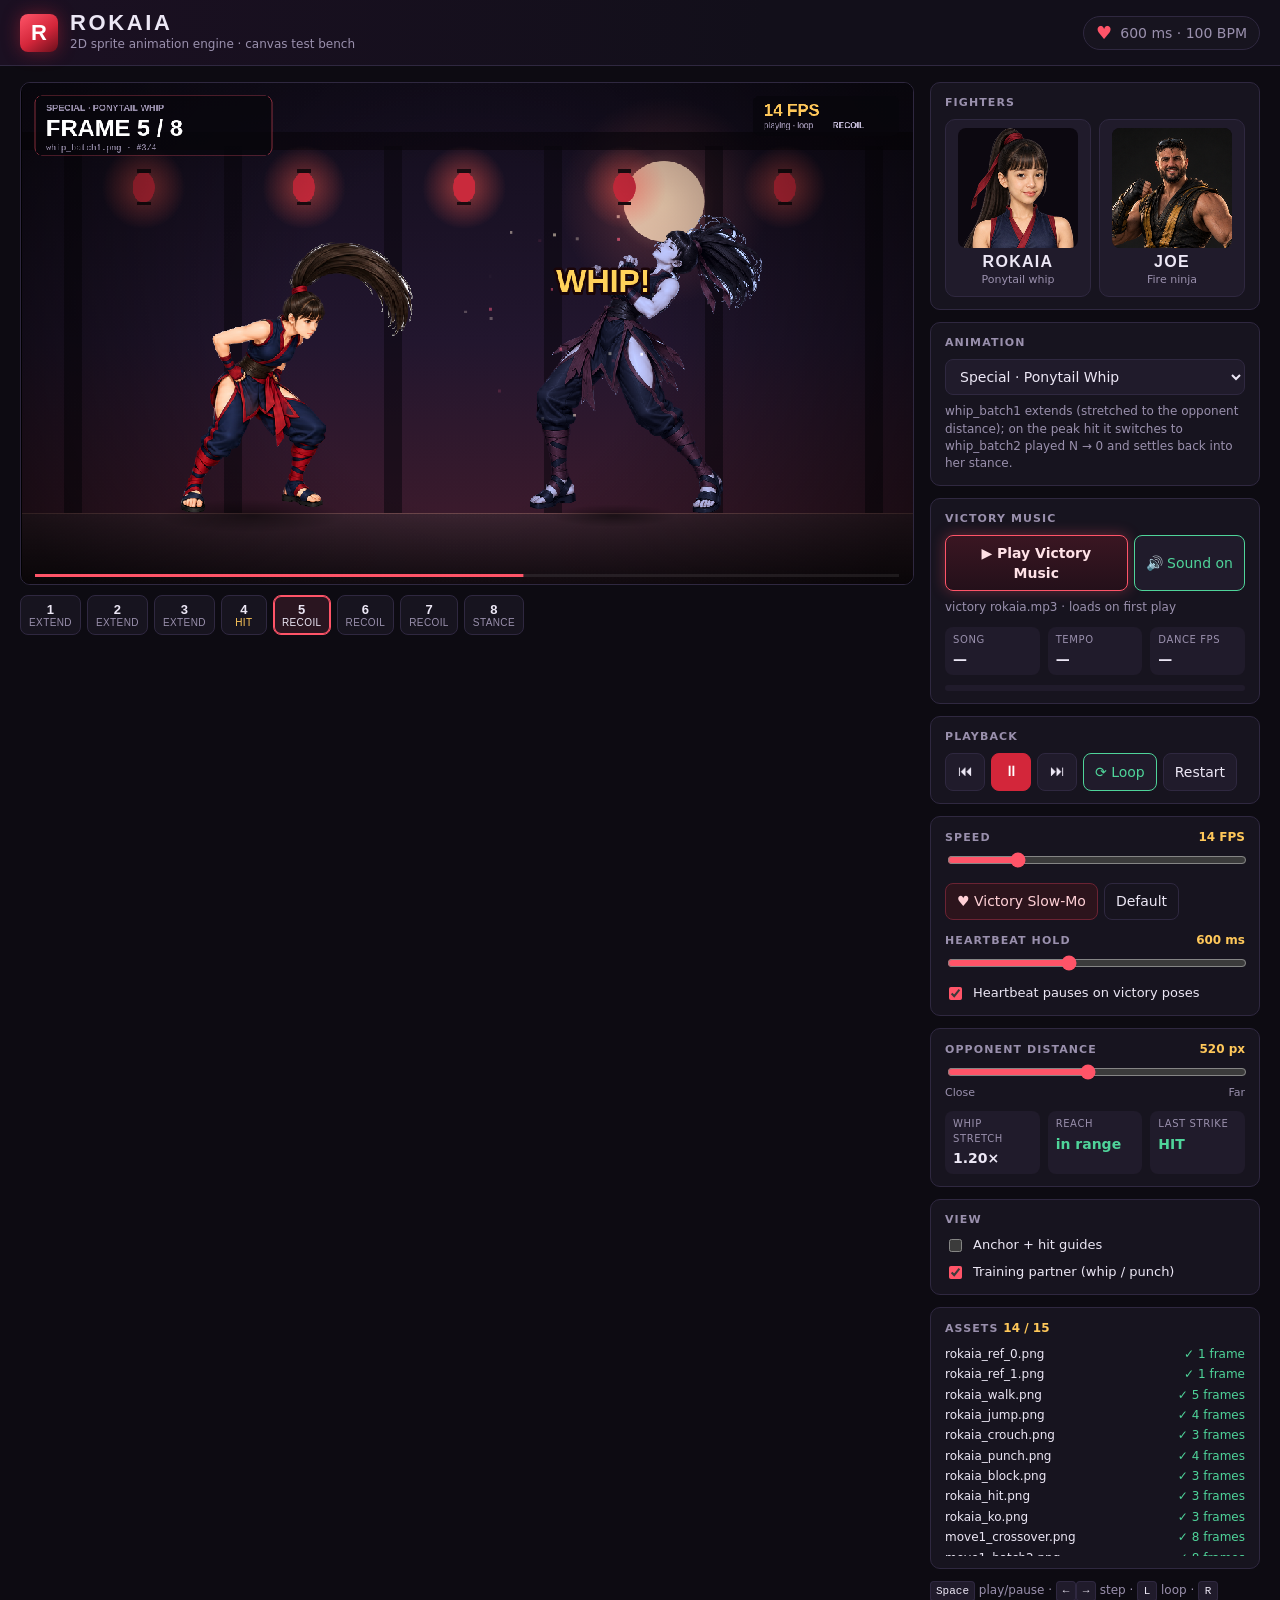
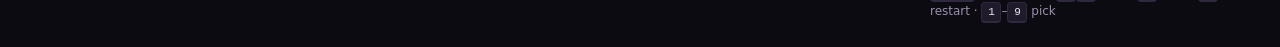
==== Rokaia/index.html @ 04f26e2d "Rokaia animation engine, WebGame and assets for GitHub Pages" ====
<!DOCTYPE html>
<html lang="en">
<head>
<meta charset="utf-8">
<meta name="viewport" content="width=device-width, initial-scale=1">
<title>Rokaia · Animation Engine</title>
<link rel="stylesheet" href="styles.css">
</head>
<body>
<header class="topbar">
  <div class="brand">
    <span class="brand-mark">R</span>
    <div>
      <h1>ROKAIA</h1>
      <p>2D sprite animation engine · canvas test bench</p>
    </div>
  </div>
  <div class="beat" id="beat" title="Heartbeat (victory hold cadence)">
    <span class="beat-heart">&#9829;</span>
    <span id="beatLabel">600 ms</span>
  </div>
</header>

<main class="layout">
  <section class="stage-panel">
    <div class="stage-wrap">
      <canvas id="stage" width="1280" height="720"></canvas>
      <div class="loading" id="loading">
        <div class="spinner"></div>
        <p id="loadingText">Loading sprite sheets…</p>
      </div>
    </div>
    <div class="timeline" id="timeline" aria-label="Frame timeline"></div>
  </section>

  <aside class="dashboard">
    <div class="card">
      <span class="field-label">Fighters</span>
      <div class="fighters" id="fighters"></div>
    </div>

    <div class="card">
      <label class="field-label" for="animSelect">Animation</label>
      <select id="animSelect"></select>
      <p class="hint" id="animHint"></p>
    </div>

    <div class="card music-card">
      <span class="field-label">Victory music</span>
      <div class="transport">
        <button id="btnMusic" class="btn music" title="Play the synced victory routine with victory rokaia.mp3">&#9654; Play Victory Music</button>
        <button id="btnSound" class="btn toggle on" title="Sound on / off (the routine keeps following the song)">&#128266; Sound on</button>
      </div>
      <p class="hint" id="musicStatus">victory rokaia.mp3 · loads on first play</p>
      <dl class="stats">
        <div><dt>Song</dt><dd id="musicTime">—</dd></div>
        <div><dt>Tempo</dt><dd id="musicBpm">—</dd></div>
        <div><dt>Dance FPS</dt><dd id="musicFps">—</dd></div>
      </dl>
      <div class="meter" title="Music energy (Web Audio analyser)"><span id="musicEnergy"></span></div>
    </div>

    <div class="card">
      <span class="field-label">Playback</span>
      <div class="transport">
        <button id="btnBack" class="btn icon" title="Step backward (←)">&#9198;</button>
        <button id="btnPlay" class="btn icon primary" title="Play / Pause (Space)">&#9208;</button>
        <button id="btnFwd" class="btn icon" title="Step forward (→)">&#9197;</button>
        <button id="btnLoop" class="btn toggle on" title="Loop (L)">&#10227; Loop</button>
        <button id="btnRestart" class="btn" title="Restart (R)">Restart</button>
      </div>
    </div>

    <div class="card">
      <div class="row-between">
        <label class="field-label" for="fps">Speed</label>
        <output id="fpsOut" class="value">12 FPS</output>
      </div>
      <input type="range" id="fps" min="1" max="60" step="1" value="12">
      <div class="preset-row">
        <button id="btnSlowMo" class="btn accent" title="Victory slow-mo: 4 FPS with heartbeat holds">&#9829; Victory Slow-Mo</button>
        <button id="btnDefaultFps" class="btn ghost" title="Back to this animation's own speed">Default</button>
      </div>
      <div class="row-between sub">
        <label class="field-label" for="beatMs">Heartbeat hold</label>
        <output id="beatOut" class="value">600 ms</output>
      </div>
      <input type="range" id="beatMs" min="200" max="1200" step="25" value="600">
      <label class="check"><input type="checkbox" id="holdsOn" checked> Heartbeat pauses on victory poses</label>
    </div>

    <div class="card" id="whipCard">
      <div class="row-between">
        <label class="field-label" for="dist">Opponent distance</label>
        <output id="distOut" class="value">520 px</output>
      </div>
      <input type="range" id="dist" min="220" max="860" step="5" value="520">
      <div class="scale-labels"><span>Close</span><span>Far</span></div>
      <dl class="stats">
        <div><dt>Whip stretch</dt><dd id="whipStretch">1.00×</dd></div>
        <div><dt>Reach</dt><dd id="whipReach">—</dd></div>
        <div><dt>Last strike</dt><dd id="whipResult">—</dd></div>
      </dl>
    </div>

    <div class="card">
      <span class="field-label">View</span>
      <label class="check"><input type="checkbox" id="showGuides"> Anchor + hit guides</label>
      <label class="check"><input type="checkbox" id="showOpp" checked> Training partner (whip / punch)</label>
    </div>

    <div class="card">
      <span class="field-label">Assets <span id="assetCount" class="value"></span></span>
      <ul class="assets" id="assetList"></ul>
    </div>

    <p class="keys"><kbd>Space</kbd> play/pause · <kbd>←</kbd><kbd>→</kbd> step · <kbd>L</kbd> loop · <kbd>R</kbd> restart · <kbd>1</kbd>–<kbd>9</kbd> pick</p>
  </aside>
</main>

<script src="engine.js"></script>
</body>
</html>
---- Rokaia/styles.css ----
/* Rokaia animation engine — dashboard + stage */
:root {
  --bg: #0d0b12;
  --panel: #17141f;
  --panel-2: #201b2b;
  --line: #2f2840;
  --text: #ece7f5;
  --muted: #9a90ad;
  --red: #d3263a;
  --red-2: #ff5468;
  --navy: #26306b;
  --gold: #ffc85a;
  --ok: #4fd49a;
  --warn: #ffb347;
  --radius: 10px;
  color-scheme: dark;
}

* { box-sizing: border-box; }

html, body {
  margin: 0;
  background: var(--bg);
  color: var(--text);
  font: 14px/1.45 "Segoe UI", system-ui, -apple-system, sans-serif;
}

/* ---------- top bar ---------- */
.topbar {
  display: flex;
  align-items: center;
  justify-content: space-between;
  gap: 16px;
  padding: 12px 20px;
  border-bottom: 1px solid var(--line);
  background: linear-gradient(90deg, #1b1022, #120f1a 60%);
}
.brand { display: flex; align-items: center; gap: 12px; }
.brand-mark {
  display: grid;
  place-items: center;
  width: 38px;
  height: 38px;
  border-radius: 8px;
  background: linear-gradient(145deg, var(--red-2), var(--red) 55%, #6a0f1c);
  font: 900 22px/1 Impact, "Arial Black", sans-serif;
  color: #fff;
  box-shadow: 0 0 18px rgba(211, 38, 58, .45);
}
.brand h1 {
  margin: 0;
  font: 900 22px/1 Impact, "Arial Black", sans-serif;
  letter-spacing: .12em;
}
.brand p { margin: 2px 0 0; color: var(--muted); font-size: 12px; }

.beat {
  display: flex;
  align-items: center;
  gap: 8px;
  padding: 6px 12px;
  border: 1px solid var(--line);
  border-radius: 999px;
  background: var(--panel);
  color: var(--muted);
  font-variant-numeric: tabular-nums;
}
.beat-heart { color: var(--red-2); font-size: 18px; line-height: 1; transition: transform .12s ease-out; }
.beat.pulse .beat-heart { transform: scale(1.45); text-shadow: 0 0 12px var(--red-2); }

/* ---------- layout ---------- */
.layout {
  display: grid;
  grid-template-columns: minmax(0, 1fr) 330px;
  gap: 16px;
  padding: 16px 20px 24px;
  max-width: 1720px;
  margin: 0 auto;
}
@media (max-width: 980px) {
  .layout { grid-template-columns: 1fr; padding: 12px 16px 20px; }
}

/* ---------- stage ---------- */
.stage-panel { min-width: 0; }
.stage-wrap {
  position: relative;
  border: 1px solid var(--line);
  border-radius: var(--radius);
  overflow: hidden;
  background: #000;
  aspect-ratio: 16 / 9;
}
#stage {
  display: block;
  width: 100%;
  height: 100%;
  image-rendering: pixelated;     /* crisp sprite pixels when the canvas is scaled */
  image-rendering: crisp-edges;
}
.loading {
  position: absolute;
  inset: 0;
  display: grid;
  place-content: center;
  justify-items: center;
  gap: 12px;
  background: rgba(10, 8, 14, .92);
  color: var(--muted);
  text-align: center;
  padding: 16px;
}
.loading.hidden { display: none; }
.spinner {
  width: 34px;
  height: 34px;
  border: 3px solid var(--line);
  border-top-color: var(--red-2);
  border-radius: 50%;
  animation: spin .8s linear infinite;
}
@keyframes spin { to { transform: rotate(360deg); } }

/* frame strip under the stage */
.timeline {
  display: flex;
  gap: 6px;
  margin-top: 10px;
  overflow-x: auto;
  padding-bottom: 4px;
}
.chip {
  flex: none;
  min-width: 46px;
  padding: 6px 8px;
  border: 1px solid var(--line);
  border-radius: 8px;
  background: var(--panel);
  color: var(--muted);
  font-size: 12px;
  text-align: center;
  cursor: pointer;
  font-variant-numeric: tabular-nums;
}
.chip b { display: block; color: var(--text); font-size: 13px; }
.chip .tag { display: block; font-size: 10px; letter-spacing: .04em; text-transform: uppercase; }
.chip.hold .tag { color: var(--red-2); }
.chip.hit .tag { color: var(--gold); }
.chip.now { border-color: var(--red-2); background: #2a1520; color: var(--text); box-shadow: 0 0 0 1px var(--red-2) inset; }

/* ---------- dashboard ---------- */
.dashboard { display: flex; flex-direction: column; gap: 12px; min-width: 0; }
.card {
  padding: 12px 14px;
  border: 1px solid var(--line);
  border-radius: var(--radius);
  background: var(--panel);
}
.card.disabled { opacity: .45; }
.card.disabled input { pointer-events: none; }
.field-label {
  display: block;
  margin-bottom: 8px;
  color: var(--muted);
  font-size: 11px;
  font-weight: 700;
  letter-spacing: .1em;
  text-transform: uppercase;
}
.row-between { display: flex; align-items: baseline; justify-content: space-between; gap: 8px; }
.row-between .field-label { margin-bottom: 4px; }
.row-between.sub { margin-top: 12px; }
.value { color: var(--gold); font-size: 12px; font-weight: 700; font-variant-numeric: tabular-nums; letter-spacing: 0; text-transform: none; }
.hint { margin: 8px 0 0; color: var(--muted); font-size: 12px; }

select, .btn {
  font: inherit;
  color: var(--text);
  background: var(--panel-2);
  border: 1px solid var(--line);
  border-radius: 8px;
}
select { width: 100%; padding: 8px 10px; }
select:focus-visible, .btn:focus-visible, input:focus-visible { outline: 2px solid var(--red-2); outline-offset: 2px; }

.btn {
  padding: 7px 11px;
  cursor: pointer;
  transition: background .12s, border-color .12s;
}
.btn:hover { background: #2b2438; border-color: #463b5c; }
.btn:active { transform: translateY(1px); }
.btn.icon { min-width: 40px; font-size: 15px; }
.btn.primary { background: var(--red); border-color: var(--red); color: #fff; }
.btn.primary:hover { background: var(--red-2); }
.btn.accent { border-color: #6b2333; background: #2c141c; color: #ffd0d6; }
.btn.accent:hover { background: #3a1824; }
.btn.ghost { background: transparent; }
.btn.toggle.on { border-color: var(--ok); color: var(--ok); }

.btn.music { flex: 1; border-color: #7a2a3c; background: linear-gradient(180deg, #3a1622, #24101a); color: #ffe1e6; font-weight: 700; }
.btn.music:hover { background: linear-gradient(180deg, #4a1c2b, #2c1320); }
.btn.music.playing { border-color: var(--red-2); box-shadow: 0 0 14px rgba(255, 84, 104, .35); }
.meter { height: 6px; margin-top: 10px; border-radius: 3px; background: var(--panel-2); overflow: hidden; }
.meter span { display: block; width: 0; height: 100%; background: linear-gradient(90deg, var(--gold), var(--red-2)); transition: width .12s linear; }
.chip.section { min-width: 112px; text-align: left; }

/* fighter select cards */
.fighters { display: grid; grid-template-columns: repeat(2, 1fr); gap: 8px; }
.fighter {
  display: grid;
  justify-items: center;
  gap: 2px;
  padding: 8px 6px 8px;
  border: 1px solid var(--line);
  border-radius: 10px;
  background: var(--panel-2);
  color: var(--text);
  font: inherit;
  cursor: pointer;
}
.fighter canvas { width: 100%; max-width: 120px; aspect-ratio: 1; border-radius: 8px; background: #0c0810; }
.fighter-name { margin-top: 4px; font: 900 16px/1 Impact, "Arial Black", sans-serif; letter-spacing: .08em; }
.fighter-tag { color: var(--muted); font-size: 11px; }
.fighter:hover { border-color: #463b5c; }
.fighter.on { border-color: var(--red-2); box-shadow: 0 0 0 1px var(--red-2) inset, 0 0 14px rgba(255, 84, 104, .3); }
.fighter:disabled { opacity: .4; cursor: default; }

.transport, .preset-row { display: flex; flex-wrap: wrap; gap: 6px; }
.preset-row { margin-top: 10px; }

input[type="range"] { width: 100%; accent-color: var(--red-2); }
.scale-labels { display: flex; justify-content: space-between; color: var(--muted); font-size: 11px; }
.check { display: flex; align-items: center; gap: 8px; margin-top: 8px; color: var(--text); font-size: 13px; cursor: pointer; }
.check input { accent-color: var(--red-2); }

.stats { display: grid; grid-template-columns: repeat(3, 1fr); gap: 8px; margin: 10px 0 0; }
.stats div { padding: 6px 8px; border-radius: 8px; background: var(--panel-2); }
.stats dt { color: var(--muted); font-size: 10px; text-transform: uppercase; letter-spacing: .06em; }
.stats dd { margin: 2px 0 0; font-weight: 700; font-variant-numeric: tabular-nums; }
.stats dd.hit { color: var(--ok); }
.stats dd.miss { color: var(--warn); }

.assets { list-style: none; margin: 0; padding: 0; display: grid; gap: 3px; max-height: 210px; overflow: auto; font-size: 12px; }
.assets li { display: flex; justify-content: space-between; gap: 8px; color: var(--muted); }
.assets li span:first-child { color: var(--text); overflow: hidden; text-overflow: ellipsis; white-space: nowrap; }
.assets .ok { color: var(--ok); }
.assets .missing { color: var(--warn); }

.keys { margin: 0; color: var(--muted); font-size: 12px; }
kbd {
  display: inline-block;
  min-width: 20px;
  padding: 0 5px;
  border: 1px solid var(--line);
  border-bottom-width: 2px;
  border-radius: 4px;
  background: var(--panel-2);
  color: var(--text);
  font: 11px/18px ui-monospace, Consolas, monospace;
  text-align: center;
}
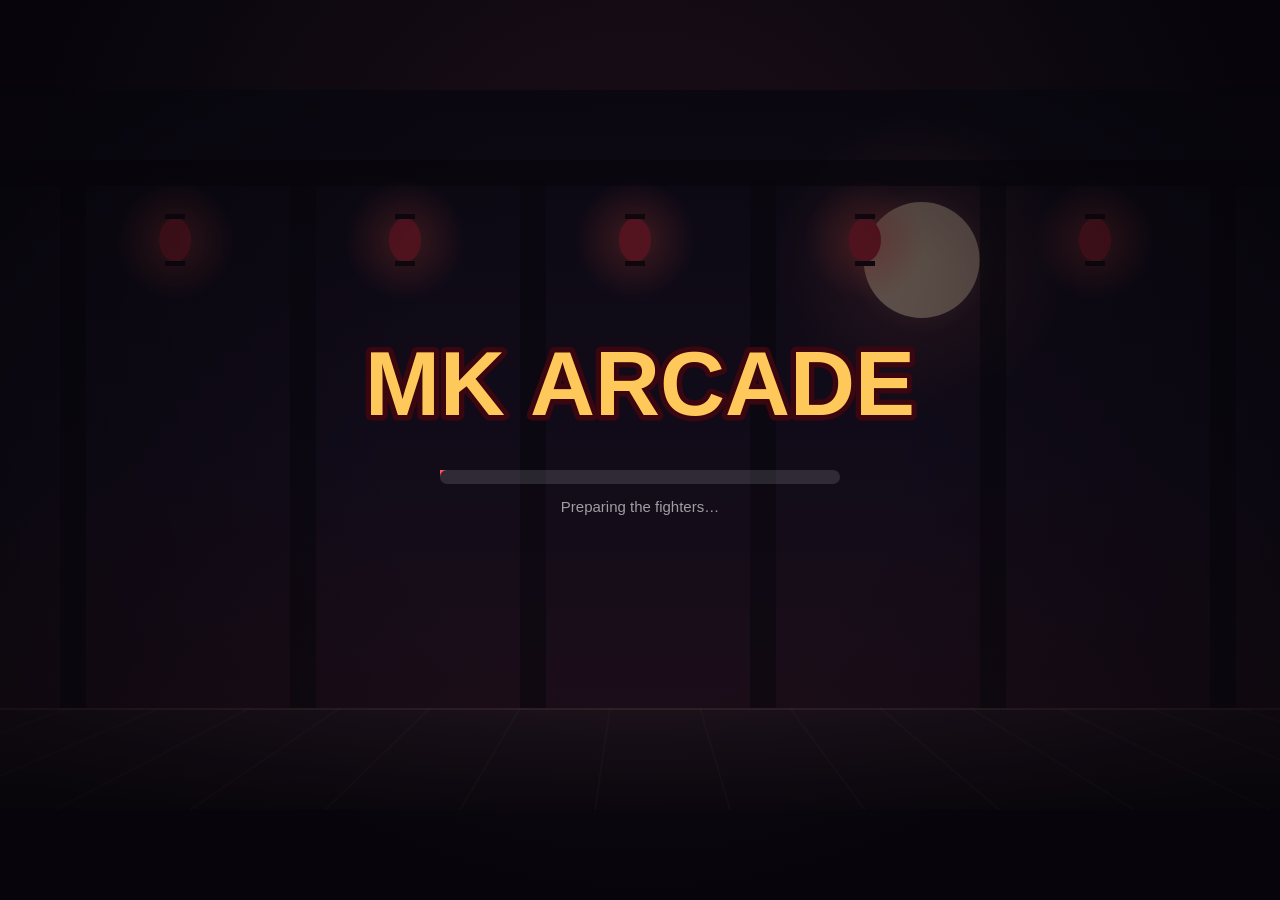
==== commit e4786ec5: "MK Arcade: main menu, Rokaia/Joe character select, arena fight vs CPU (best of 3); Rokaia's 27s vict" ====
--- a/Rokaia/index.html
+++ b/Rokaia/index.html
@@ -3,121 +3,11 @@
 <head>
 <meta charset="utf-8">
 <meta name="viewport" content="width=device-width, initial-scale=1">
-<title>Rokaia · Animation Engine</title>
-<link rel="stylesheet" href="styles.css">
+<title>MK Arcade</title>
+<meta http-equiv="refresh" content="0; url=../">
+<link rel="canonical" href="../">
 </head>
-<body>
-<header class="topbar">
-  <div class="brand">
-    <span class="brand-mark">R</span>
-    <div>
-      <h1>ROKAIA</h1>
-      <p>2D sprite animation engine · canvas test bench</p>
-    </div>
-  </div>
-  <div class="beat" id="beat" title="Heartbeat (victory hold cadence)">
-    <span class="beat-heart">&#9829;</span>
-    <span id="beatLabel">600 ms</span>
-  </div>
-</header>
-
-<main class="layout">
-  <section class="stage-panel">
-    <div class="stage-wrap">
-      <canvas id="stage" width="1280" height="720"></canvas>
-      <div class="loading" id="loading">
-        <div class="spinner"></div>
-        <p id="loadingText">Loading sprite sheets…</p>
-      </div>
-    </div>
-    <div class="timeline" id="timeline" aria-label="Frame timeline"></div>
-  </section>
-
-  <aside class="dashboard">
-    <div class="card">
-      <span class="field-label">Fighters</span>
-      <div class="fighters" id="fighters"></div>
-    </div>
-
-    <div class="card">
-      <label class="field-label" for="animSelect">Animation</label>
-      <select id="animSelect"></select>
-      <p class="hint" id="animHint"></p>
-    </div>
-
-    <div class="card music-card">
-      <span class="field-label">Victory music</span>
-      <div class="transport">
-        <button id="btnMusic" class="btn music" title="Play the synced victory routine with victory rokaia.mp3">&#9654; Play Victory Music</button>
-        <button id="btnSound" class="btn toggle on" title="Sound on / off (the routine keeps following the song)">&#128266; Sound on</button>
-      </div>
-      <p class="hint" id="musicStatus">victory rokaia.mp3 · loads on first play</p>
-      <dl class="stats">
-        <div><dt>Song</dt><dd id="musicTime">—</dd></div>
-        <div><dt>Tempo</dt><dd id="musicBpm">—</dd></div>
-        <div><dt>Dance FPS</dt><dd id="musicFps">—</dd></div>
-      </dl>
-      <div class="meter" title="Music energy (Web Audio analyser)"><span id="musicEnergy"></span></div>
-    </div>
-
-    <div class="card">
-      <span class="field-label">Playback</span>
-      <div class="transport">
-        <button id="btnBack" class="btn icon" title="Step backward (←)">&#9198;</button>
-        <button id="btnPlay" class="btn icon primary" title="Play / Pause (Space)">&#9208;</button>
-        <button id="btnFwd" class="btn icon" title="Step forward (→)">&#9197;</button>
-        <button id="btnLoop" class="btn toggle on" title="Loop (L)">&#10227; Loop</button>
-        <button id="btnRestart" class="btn" title="Restart (R)">Restart</button>
-      </div>
-    </div>
-
-    <div class="card">
-      <div class="row-between">
-        <label class="field-label" for="fps">Speed</label>
-        <output id="fpsOut" class="value">12 FPS</output>
-      </div>
-      <input type="range" id="fps" min="1" max="60" step="1" value="12">
-      <div class="preset-row">
-        <button id="btnSlowMo" class="btn accent" title="Victory slow-mo: 4 FPS with heartbeat holds">&#9829; Victory Slow-Mo</button>
-        <button id="btnDefaultFps" class="btn ghost" title="Back to this animation's own speed">Default</button>
-      </div>
-      <div class="row-between sub">
-        <label class="field-label" for="beatMs">Heartbeat hold</label>
-        <output id="beatOut" class="value">600 ms</output>
-      </div>
-      <input type="range" id="beatMs" min="200" max="1200" step="25" value="600">
-      <label class="check"><input type="checkbox" id="holdsOn" checked> Heartbeat pauses on victory poses</label>
-    </div>
-
-    <div class="card" id="whipCard">
-      <div class="row-between">
-        <label class="field-label" for="dist">Opponent distance</label>
-        <output id="distOut" class="value">520 px</output>
-      </div>
-      <input type="range" id="dist" min="220" max="860" step="5" value="520">
-      <div class="scale-labels"><span>Close</span><span>Far</span></div>
-      <dl class="stats">
-        <div><dt>Whip stretch</dt><dd id="whipStretch">1.00×</dd></div>
-        <div><dt>Reach</dt><dd id="whipReach">—</dd></div>
-        <div><dt>Last strike</dt><dd id="whipResult">—</dd></div>
-      </dl>
-    </div>
-
-    <div class="card">
-      <span class="field-label">View</span>
-      <label class="check"><input type="checkbox" id="showGuides"> Anchor + hit guides</label>
-      <label class="check"><input type="checkbox" id="showOpp" checked> Training partner (whip / punch)</label>
-    </div>
-
-    <div class="card">
-      <span class="field-label">Assets <span id="assetCount" class="value"></span></span>
-      <ul class="assets" id="assetList"></ul>
-    </div>
-
-    <p class="keys"><kbd>Space</kbd> play/pause · <kbd>←</kbd><kbd>→</kbd> step · <kbd>L</kbd> loop · <kbd>R</kbd> restart · <kbd>1</kbd>–<kbd>9</kbd> pick</p>
-  </aside>
-</main>
-
-<script src="engine.js"></script>
+<body style="background:#07050b;color:#ece7f5;font:16px 'Segoe UI',sans-serif">
+<p>The game moved to the <a href="../" style="color:#ff5468">main page</a>.</p>
 </body>
 </html>
